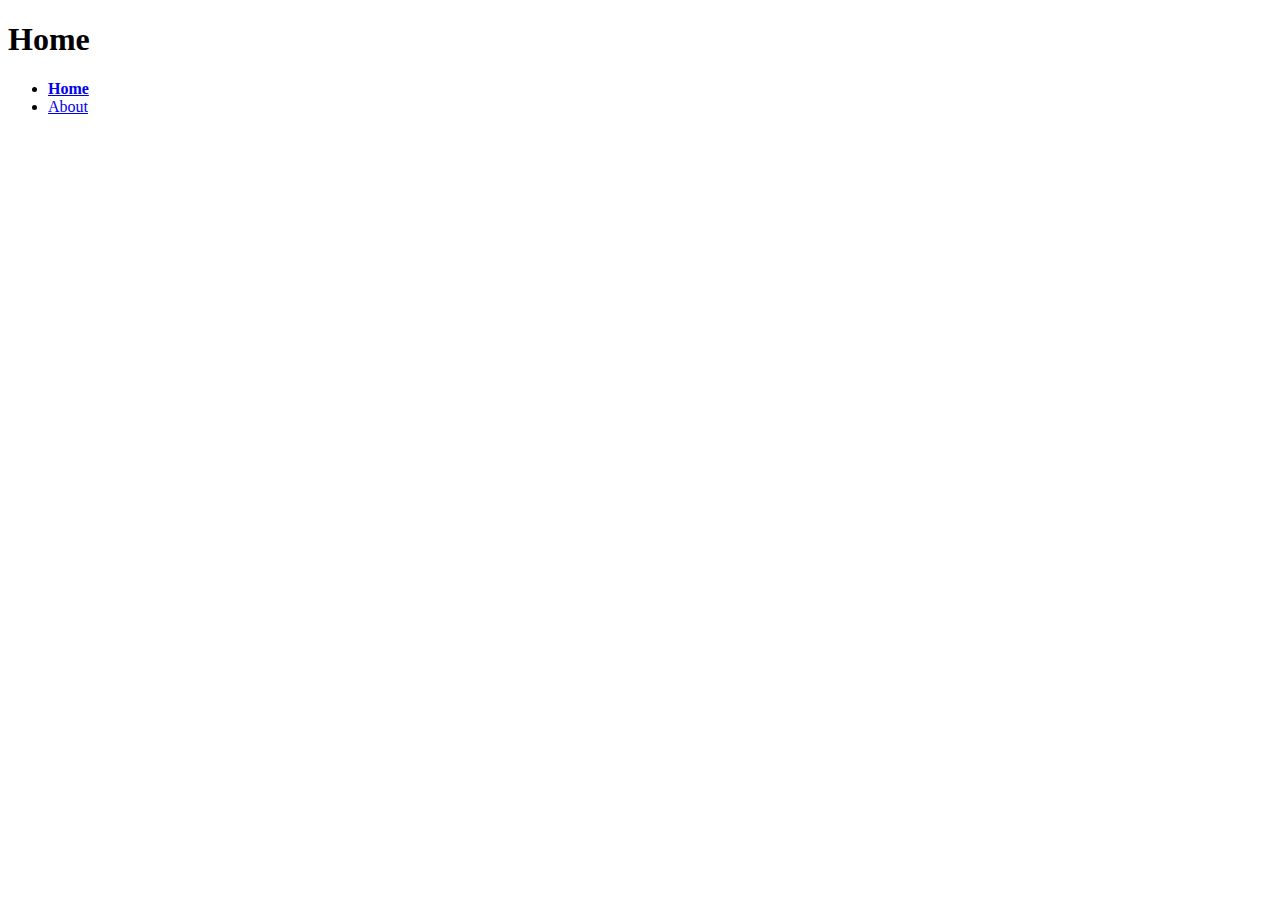
==== index.html @ f2657f73 "Initial commit" ====
<!DOCTYPE html>
<html lang="en">
  <head>
    <meta charset="UTF-8">
    <meta name="viewport" content="width=device-width, initial-scale=1.0">
    <title>Homepage</title>
    <link rel="stylesheet" href="screen.css">
  </head>
  <body>
    <h1>Home</h1>
    <nav>
      <ul>
        <li><a href="index.html" class="active">Home</a></li>
        <li><a href="about.html">About</a></li>
      </ul>
    </nav>
    <script src="index.js"></script>
  </body>
</html>
---- screen.css ----
/* Add screen styles below */
a.active {
    font-weight: bold;
}
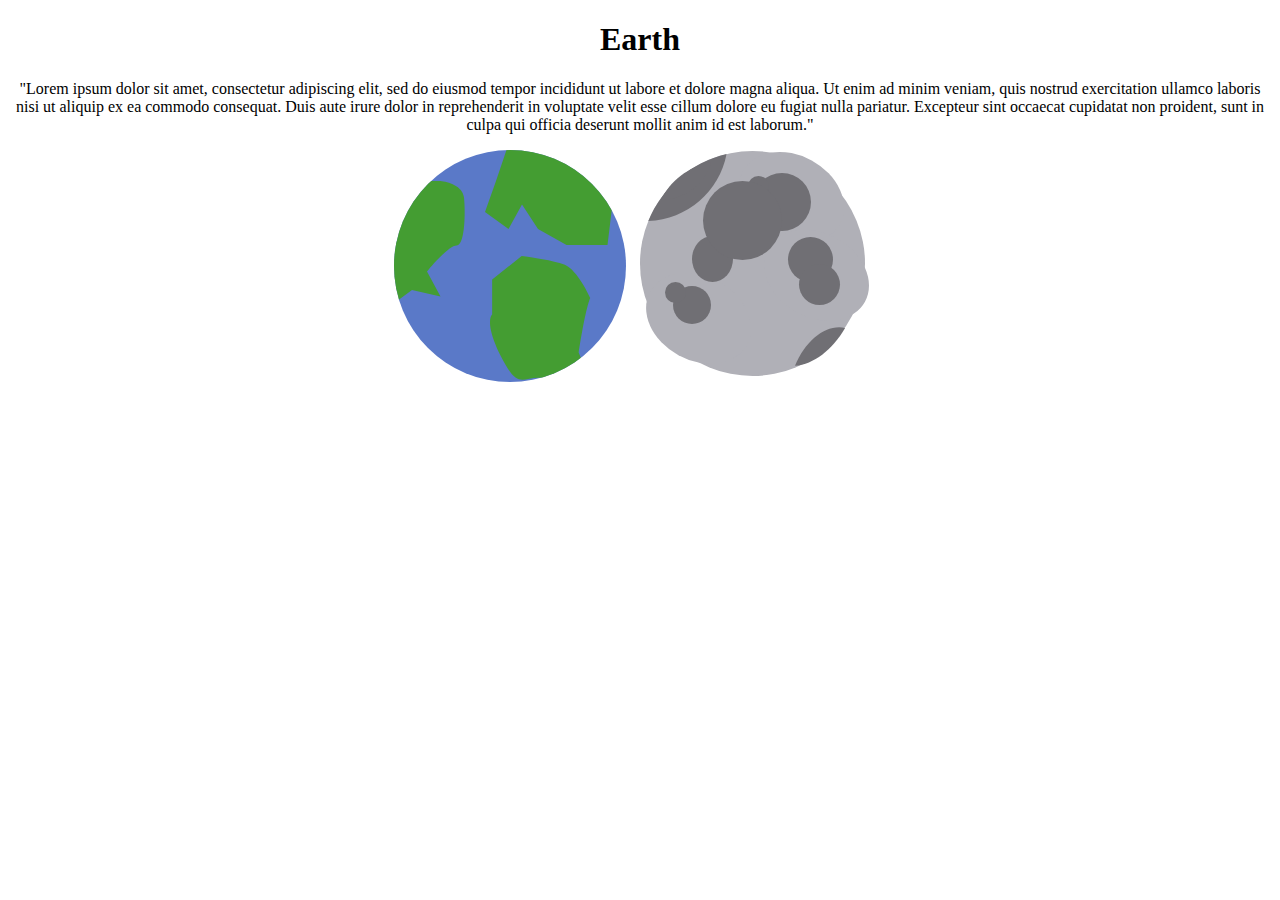
==== commit 1f8722b4: "Added Images and some structure" ====
--- a/index.html
+++ b/index.html
@@ -3,16 +3,18 @@
   <head>
     <meta charset="UTF-8">
     <meta name="viewport" content="width=device-width, initial-scale=1.0">
-    <title>Homepage</title>
+    <title>Earth</title>
     <link rel="stylesheet" href="screen.css">
   </head>
   <body>
-    <h1>Home</h1>
+    <h1>Earth</h1>
+    <!--Description goes here-->
+    <article>
+      "Lorem ipsum dolor sit amet, consectetur adipiscing elit, sed do eiusmod tempor incididunt ut labore et dolore magna aliqua. Ut enim ad minim veniam, quis nostrud exercitation ullamco laboris nisi ut aliquip ex ea commodo consequat. Duis aute irure dolor in reprehenderit in voluptate velit esse cillum dolore eu fugiat nulla pariatur. Excepteur sint occaecat cupidatat non proident, sunt in culpa qui officia deserunt mollit anim id est laborum."
+    </article>
     <nav>
-      <ul>
-        <li><a href="index.html" class="active">Home</a></li>
-        <li><a href="about.html">About</a></li>
-      </ul>
+      <img src="images/Earth.svg" alt="Picture of the Earth">
+      <img src="images/Moon.svg" alt="Picture of the Moon">
     </nav>
     <script src="index.js"></script>
   </body>
--- a/screen.css
+++ b/screen.css
@@ -1,4 +1,8 @@
 /* Add screen styles below */
 a.active {
     font-weight: bold;
+}
+
+body{
+    text-align: center;
 }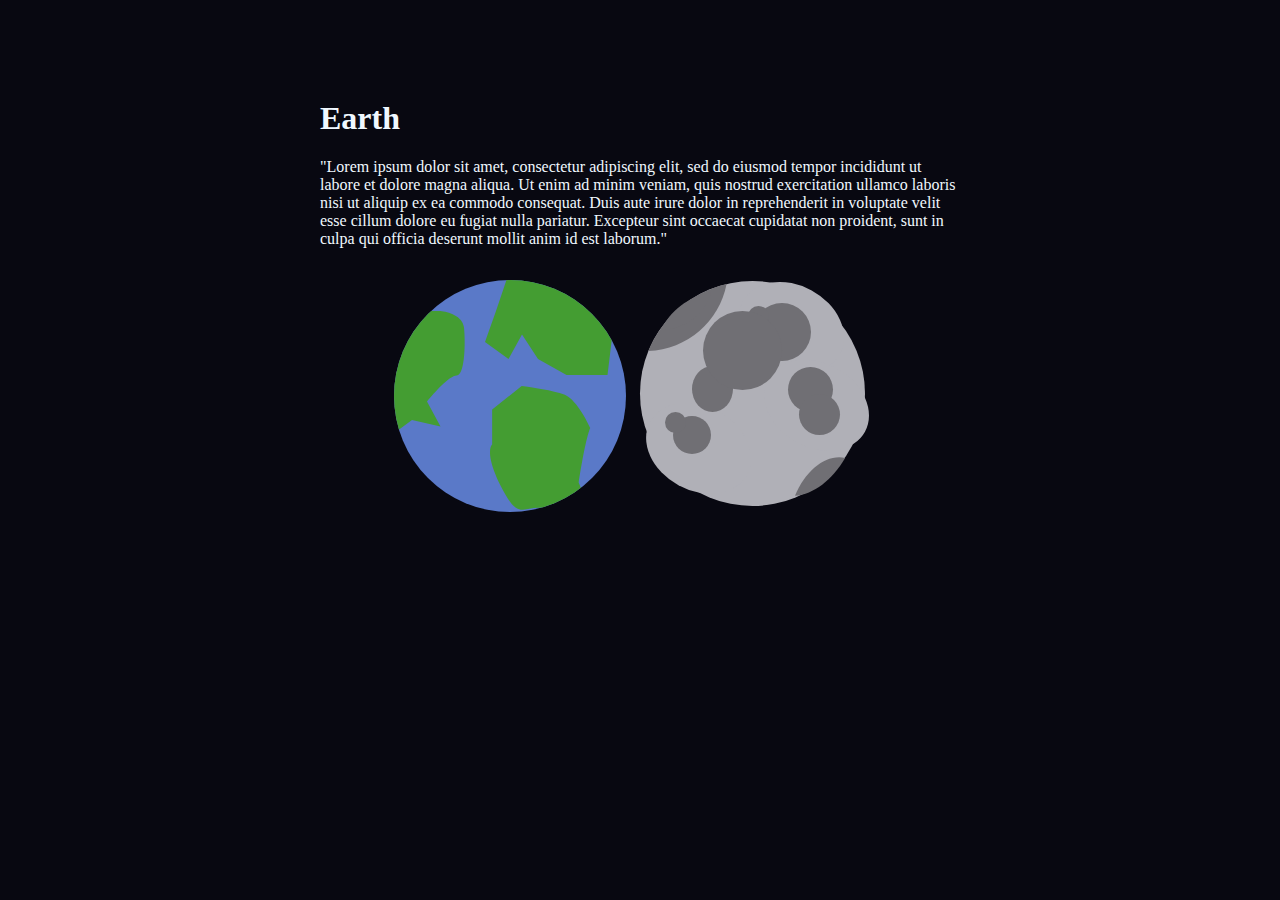
==== commit 161a61a9: "Updated Layout" ====
--- a/index.html
+++ b/index.html
@@ -10,11 +10,13 @@
     <h1>Earth</h1>
     <!--Description goes here-->
     <article>
-      "Lorem ipsum dolor sit amet, consectetur adipiscing elit, sed do eiusmod tempor incididunt ut labore et dolore magna aliqua. Ut enim ad minim veniam, quis nostrud exercitation ullamco laboris nisi ut aliquip ex ea commodo consequat. Duis aute irure dolor in reprehenderit in voluptate velit esse cillum dolore eu fugiat nulla pariatur. Excepteur sint occaecat cupidatat non proident, sunt in culpa qui officia deserunt mollit anim id est laborum."
+      <p>
+        "Lorem ipsum dolor sit amet, consectetur adipiscing elit, sed do eiusmod tempor incididunt ut labore et dolore magna aliqua. Ut enim ad minim veniam, quis nostrud exercitation ullamco laboris nisi ut aliquip ex ea commodo consequat. Duis aute irure dolor in reprehenderit in voluptate velit esse cillum dolore eu fugiat nulla pariatur. Excepteur sint occaecat cupidatat non proident, sunt in culpa qui officia deserunt mollit anim id est laborum."
+      </p>
     </article>
     <nav>
-      <img src="images/Earth.svg" alt="Picture of the Earth">
-      <img src="images/Moon.svg" alt="Picture of the Moon">
+      <img class="earth" src="images/Earth.svg" alt="Picture of the Earth">
+      <img class="moon" src="images/Moon.svg" alt="Picture of the Moon">
     </nav>
     <script src="index.js"></script>
   </body>
--- a/screen.css
+++ b/screen.css
@@ -4,5 +4,13 @@
 }
 
 body{
-    text-align: center;
+    color: aliceblue;
+    background-color: rgb(8, 8, 17);
+    width: 50%;
+    justify-self: center;
+    margin-top: 100px;
+}
+
+nav{
+    justify-self: center;
 }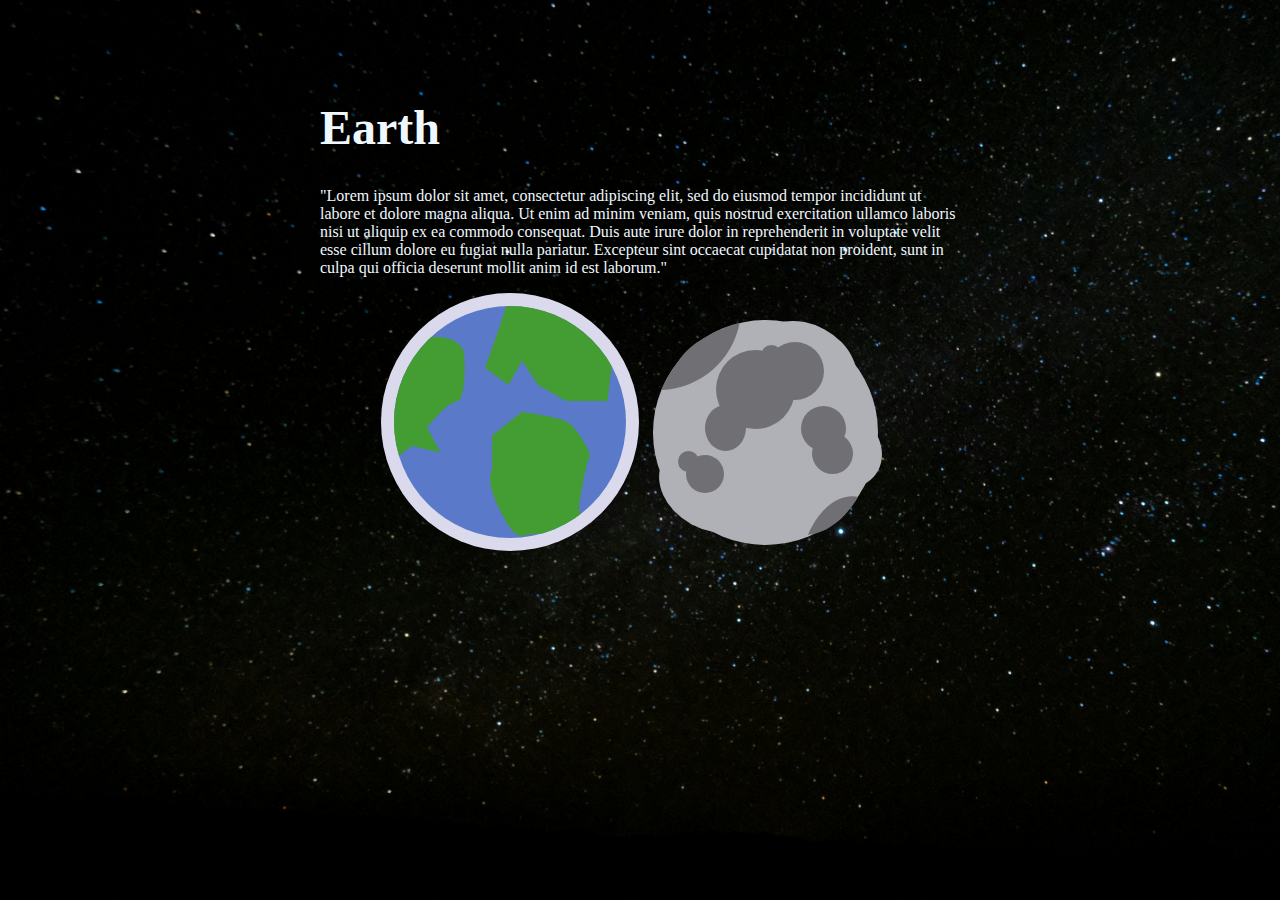
==== commit 8d183523: "Added Highlights and Background Image" ====
--- a/index.html
+++ b/index.html
@@ -15,8 +15,10 @@
       </p>
     </article>
     <nav>
-      <img class="earth" src="images/Earth.svg" alt="Picture of the Earth">
-      <img class="moon" src="images/Moon.svg" alt="Picture of the Moon">
+      <img class="earth" src="images/EarthHighlight.svg" alt="Picture of the Earth">
+      <a href="moon.html">
+        <img class="moon" src="images/Moon.svg" alt="Picture of the Moon">
+      </a>
     </nav>
     <script src="index.js"></script>
   </body>
--- a/screen.css
+++ b/screen.css
@@ -3,12 +3,27 @@
     font-weight: bold;
 }
 
+html{
+    color: aliceblue;
+}
+
 body{
-    color: aliceblue;
     background-color: rgb(8, 8, 17);
     width: 50%;
     justify-self: center;
     margin-top: 100px;
+    background-image: url(images/Space.jpg);
+    background-repeat: no-repeat;
+    background-attachment: fixed;
+    background-size: cover;
+}
+
+h1{
+    font-size: 3em;
+}
+
+p{
+    font-size: 1em;
 }
 
 nav{
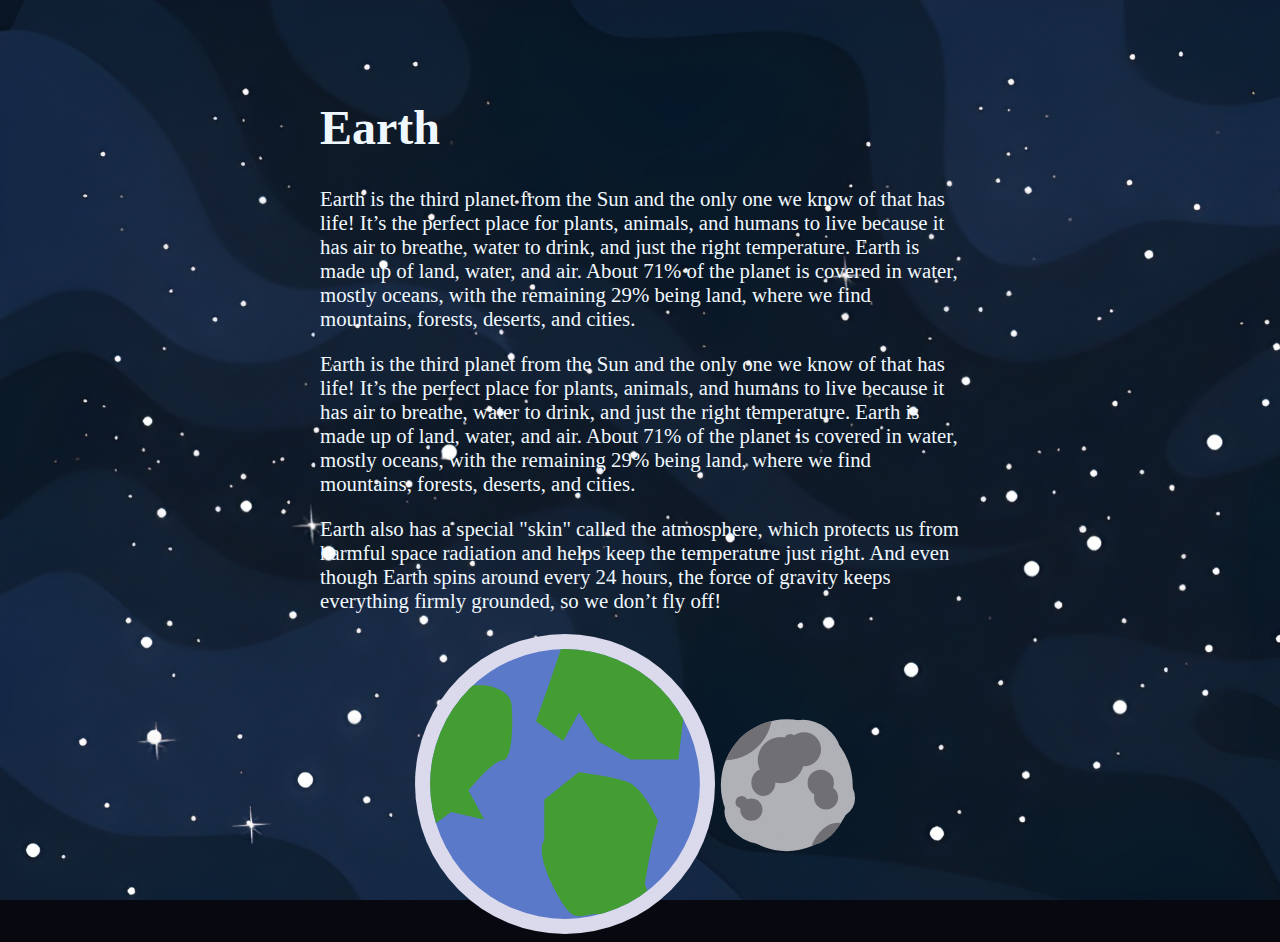
==== commit 4360ed13: "Added ChatGPT Text" ====
--- a/index.html
+++ b/index.html
@@ -8,10 +8,16 @@
   </head>
   <body>
     <h1>Earth</h1>
-    <!--Description goes here-->
+    <!--Model Type: ChatGPT 4o Mini. Prompt: Write a medium-sized casually scientific blurb about the Earth, written to be read by children. Be sure to include a fun fact as well.-->
     <article>
       <p>
-        "Lorem ipsum dolor sit amet, consectetur adipiscing elit, sed do eiusmod tempor incididunt ut labore et dolore magna aliqua. Ut enim ad minim veniam, quis nostrud exercitation ullamco laboris nisi ut aliquip ex ea commodo consequat. Duis aute irure dolor in reprehenderit in voluptate velit esse cillum dolore eu fugiat nulla pariatur. Excepteur sint occaecat cupidatat non proident, sunt in culpa qui officia deserunt mollit anim id est laborum."
+        Earth is the third planet from the Sun and the only one we know of that has life! It’s the perfect place for plants, animals, and humans to live because it has air to breathe, water to drink, and just the right temperature. Earth is made up of land, water, and air. About 71% of the planet is covered in water, mostly oceans, with the remaining 29% being land, where we find mountains, forests, deserts, and cities.
+      </p>
+      <p>
+        Earth is the third planet from the Sun and the only one we know of that has life! It’s the perfect place for plants, animals, and humans to live because it has air to breathe, water to drink, and just the right temperature. Earth is made up of land, water, and air. About 71% of the planet is covered in water, mostly oceans, with the remaining 29% being land, where we find mountains, forests, deserts, and cities.
+      </p>
+      <p>
+        Earth also has a special "skin" called the atmosphere, which protects us from harmful space radiation and helps keep the temperature just right. And even though Earth spins around every 24 hours, the force of gravity keeps everything firmly grounded, so we don’t fly off!
       </p>
     </article>
     <nav>
--- a/screen.css
+++ b/screen.css
@@ -12,7 +12,7 @@
     width: 50%;
     justify-self: center;
     margin-top: 100px;
-    background-image: url(images/Space.jpg);
+    background-image: url(images/SpaceCartoon.jpg);
     background-repeat: no-repeat;
     background-attachment: fixed;
     background-size: cover;
@@ -23,9 +23,26 @@
 }
 
 p{
-    font-size: 1em;
+    font-size: 1.3em;
 }
 
 nav{
     justify-self: center;
-}+    margin: auto;
+    display: flex;
+    justify-content: space-around;
+}
+ .moon{
+    height: 150px;
+    width: 150px;
+    align-self: center;
+ }
+
+ a{
+    align-self: center;
+ }
+
+ .earth{
+    height: 300px;
+    width: 300px;
+ }